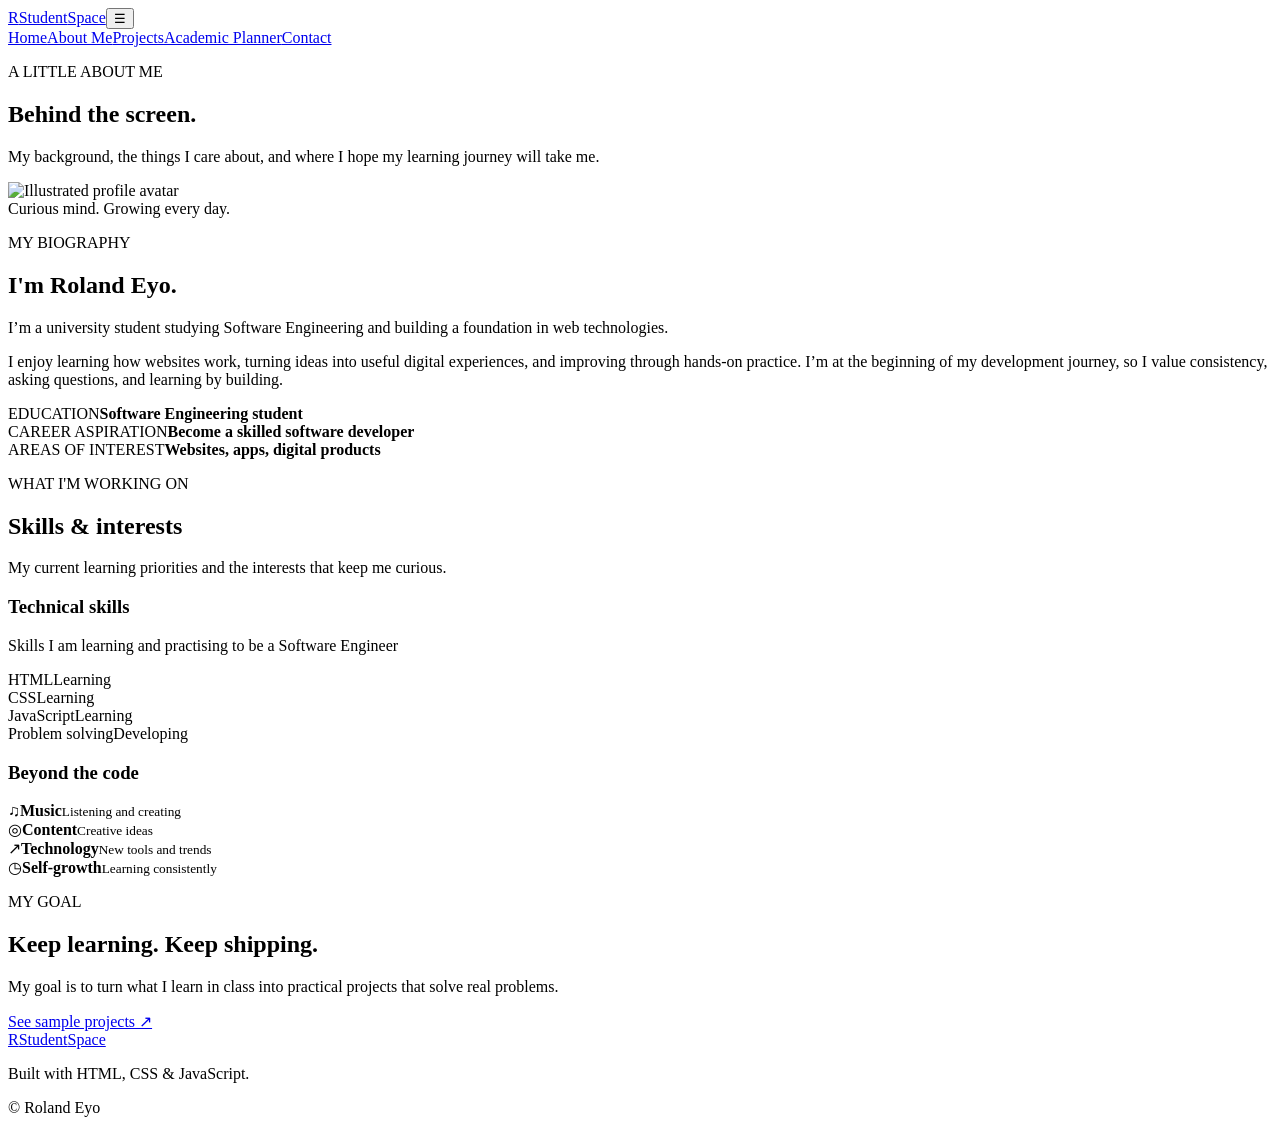
==== about.html @ 46efa090 "Add files via upload" ====
<!DOCTYPE html>
<html lang="en">
<head><meta charset="UTF-8"><meta name="viewport" content="width=device-width, initial-scale=1.0"><meta name="description" content="Learn about the student behind StudentSpace."><title>About Me | Student Portfolio</title><link rel="stylesheet" href="css/style.css"><script src="js/main.js" defer></script></head>
<body>
<header class="site-header"><a class="brand" href="index.html"><span class="brand-mark">R</span><span>Student<span class="brand-accent">Space</span></span></a><button class="menu-toggle" aria-label="Open navigation" aria-expanded="false">☰</button><nav class="main-nav" aria-label="Main navigation"><a href="index.html">Home</a><a class="active" href="about.html">About Me</a><a href="projects.html">Projects</a><a href="planner.html">Academic Planner</a><a class="nav-contact" href="contact.html">Contact</a></nav></header>
<main>
<section class="page-hero container"><p class="eyebrow">A LITTLE ABOUT ME</p><h1>Behind the <span class="gradient-text">screen.</span></h1><p>My background, the things I care about, and where I hope my learning journey will take me.</p></section>
<section class="container about-layout section-pad">
  <div class="about-portrait"><img src="images/profile.svg" alt="Illustrated profile avatar"><div class="portrait-caption"><span class="status-dot"></span> Curious mind. Growing every day.</div></div>
  <div class="about-content"><p class="eyebrow">MY BIOGRAPHY</p><h2>I'm Roland Eyo.</h2><p class="lead">I’m a university student studying Software Engineering and building a foundation in web technologies.</p><p>I enjoy learning how websites work, turning ideas into useful digital experiences, and improving through hands-on practice. I’m at the beginning of my development journey, so I value consistency, asking questions, and learning by building.</p>
    <div class="detail-list"><div><span>EDUCATION</span><strong>Software Engineering student</strong></div><div><span>CAREER ASPIRATION</span><strong>Become a skilled software developer</strong></div><div><span>AREAS OF INTEREST</span><strong>Websites, apps, digital products</strong></div></div>
  </div>
</section>
<section class="soft-section"><div class="container section-pad"><div class="section-heading"><div><p class="eyebrow">WHAT I'M WORKING ON</p><h2>Skills & interests</h2></div><p>My current learning priorities and the interests that keep me curious.</p></div>
<div class="skills-layout"><div class="skill-panel"><h3>Technical skills</h3><p class="muted">Skills I am learning and practising to be a Software Engineer</p><div class="skill-row"><div><span>HTML</span><span>Learning</span></div><div class="skill-track"><span style="width:65%"></span></div></div><div class="skill-row"><div><span>CSS</span><span>Learning</span></div><div class="skill-track"><span style="width:50%"></span></div></div><div class="skill-row"><div><span>JavaScript</span><span>Learning</span></div><div class="skill-track"><span style="width:30%"></span></div></div><div class="skill-row"><div><span>Problem solving</span><span>Developing</span></div><div class="skill-track"><span style="width:45%"></span></div></div></div>
<div class="interest-panel"><h3>Beyond the code</h3><div class="interest-grid"><div><span>♫</span><strong>Music</strong><small>Listening and creating</small></div><div><span>◎</span><strong>Content</strong><small>Creative ideas</small></div><div><span>↗</span><strong>Technology</strong><small>New tools and trends</small></div><div><span>◷</span><strong>Self-growth</strong><small>Learning consistently</small></div></div></div></div>
</div></section>
<section class="container section-pad"><div class="callout"><div><p class="eyebrow">MY GOAL</p><h2>Keep learning. Keep shipping.</h2><p>My goal is to turn what I learn in class into practical projects that solve real problems.</p></div><a class="button button-primary" href="projects.html">See sample projects ↗</a></div></section>
</main><footer class="site-footer"><div class="container footer-inner"><a class="brand" href="index.html"><span class="brand-mark">R</span><span>Student<span class="brand-accent">Space</span></span></a><p>Built with HTML, CSS & JavaScript.</p><span>© <span data-year></span> Roland Eyo</span></div></footer>
</body></html>
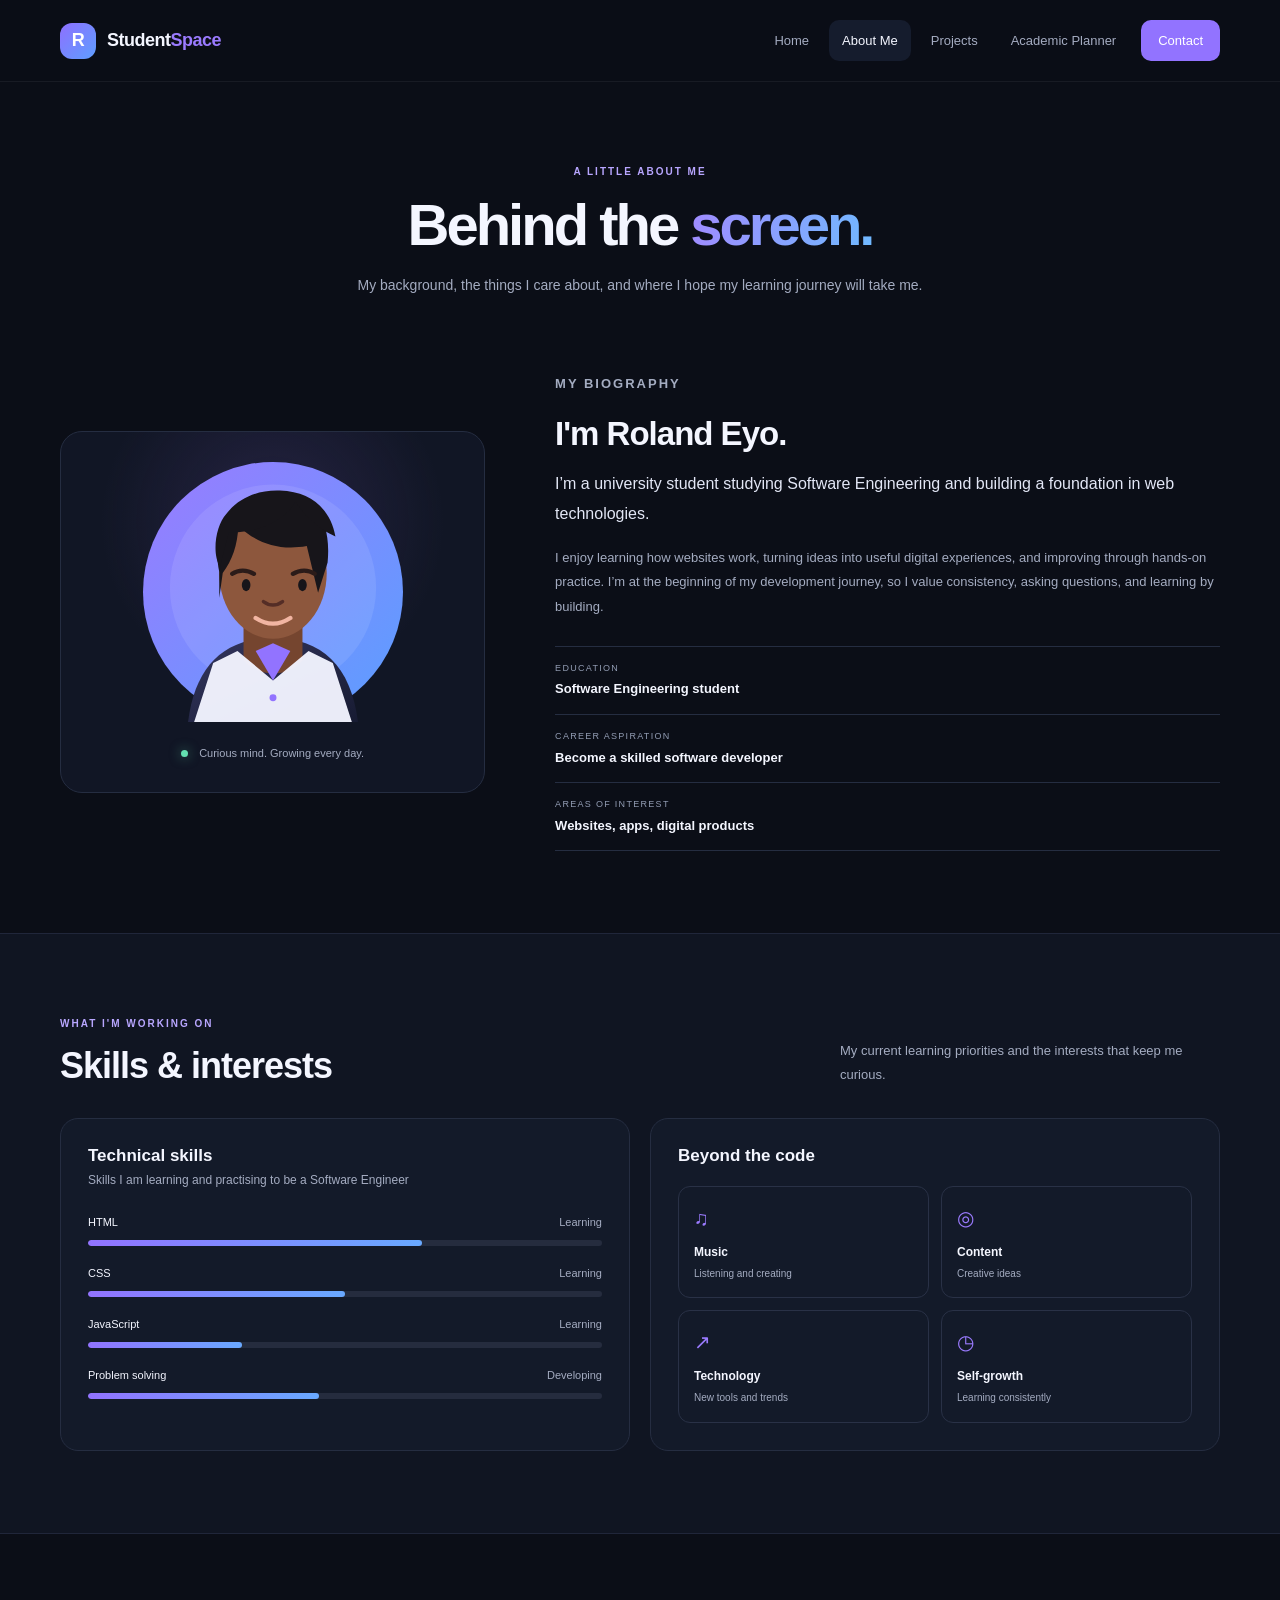
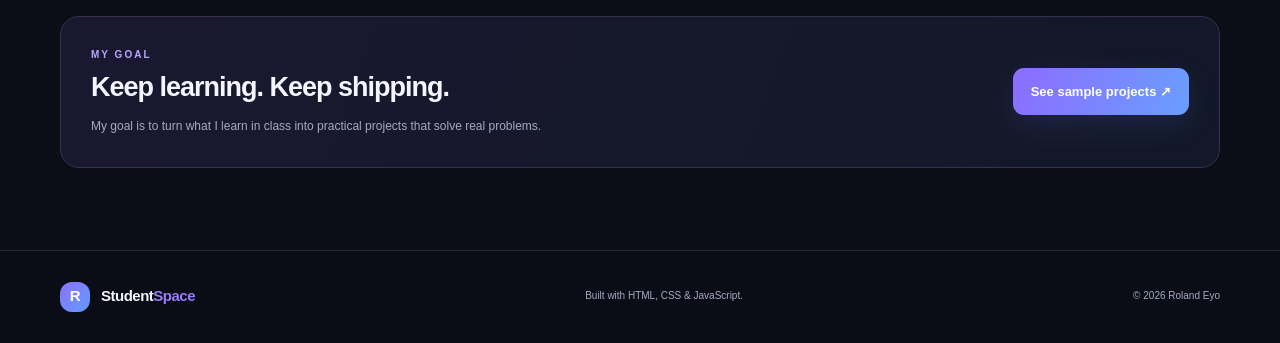
==== commit 10ee4d80: "Update about.html" ====
--- a/about.html
+++ b/about.html
@@ -1,12 +1,12 @@
 <!DOCTYPE html>
 <html lang="en">
-<head><meta charset="UTF-8"><meta name="viewport" content="width=device-width, initial-scale=1.0"><meta name="description" content="Learn about the student behind StudentSpace."><title>About Me | Student Portfolio</title><link rel="stylesheet" href="css/style.css"><script src="js/main.js" defer></script></head>
+<head><meta charset="UTF-8"><meta name="viewport" content="width=device-width, initial-scale=1.0"><meta name="description" content="Learn about the student behind StudentSpace."><title>About Me | Student Portfolio</title><link rel="stylesheet" href="style.css"><script src="main.js" defer></script></head>
 <body>
 <header class="site-header"><a class="brand" href="index.html"><span class="brand-mark">R</span><span>Student<span class="brand-accent">Space</span></span></a><button class="menu-toggle" aria-label="Open navigation" aria-expanded="false">☰</button><nav class="main-nav" aria-label="Main navigation"><a href="index.html">Home</a><a class="active" href="about.html">About Me</a><a href="projects.html">Projects</a><a href="planner.html">Academic Planner</a><a class="nav-contact" href="contact.html">Contact</a></nav></header>
 <main>
 <section class="page-hero container"><p class="eyebrow">A LITTLE ABOUT ME</p><h1>Behind the <span class="gradient-text">screen.</span></h1><p>My background, the things I care about, and where I hope my learning journey will take me.</p></section>
 <section class="container about-layout section-pad">
-  <div class="about-portrait"><img src="images/profile.svg" alt="Illustrated profile avatar"><div class="portrait-caption"><span class="status-dot"></span> Curious mind. Growing every day.</div></div>
+  <div class="about-portrait"><img src="profile.svg" alt="Illustrated profile avatar"><div class="portrait-caption"><span class="status-dot"></span> Curious mind. Growing every day.</div></div>
   <div class="about-content"><p class="eyebrow">MY BIOGRAPHY</p><h2>I'm Roland Eyo.</h2><p class="lead">I’m a university student studying Software Engineering and building a foundation in web technologies.</p><p>I enjoy learning how websites work, turning ideas into useful digital experiences, and improving through hands-on practice. I’m at the beginning of my development journey, so I value consistency, asking questions, and learning by building.</p>
     <div class="detail-list"><div><span>EDUCATION</span><strong>Software Engineering student</strong></div><div><span>CAREER ASPIRATION</span><strong>Become a skilled software developer</strong></div><div><span>AREAS OF INTEREST</span><strong>Websites, apps, digital products</strong></div></div>
   </div>
--- a/style.css
+++ b/style.css
@@ -0,0 +1,6 @@
+@import url('https://fonts.googleapis.com/css2?family=DM+Sans:wght@400;500;600;700&family=Manrope:wght@400;500;600;700;800&display=swap');
+:root{--bg:#0b0e17;--surface:#111625;--surface2:#151c2d;--line:#252d41;--text:#f4f6ff;--muted:#a4acc1;--purple:#9b7bff;--blue:#65a8ff;--green:#63dfb0;--radius:20px;--max:1160px}
+*{box-sizing:border-box}html{scroll-behavior:smooth}body{margin:0;background:var(--bg);color:var(--text);font-family:'DM Sans',Arial,sans-serif;line-height:1.65}a{color:inherit;text-decoration:none}button,input,select,textarea{font:inherit}button,a,input,select,textarea{-webkit-tap-highlight-color:transparent}button:focus-visible,a:focus-visible,input:focus-visible,select:focus-visible,textarea:focus-visible{outline:2px solid var(--blue);outline-offset:3px}.container{width:min(var(--max),calc(100% - 48px));margin-inline:auto}.site-header{height:82px;padding:0 max(24px,calc((100% - var(--max))/2));display:flex;align-items:center;justify-content:space-between;border-bottom:1px solid rgba(255,255,255,.06);background:rgba(11,14,23,.92);position:sticky;top:0;z-index:20;backdrop-filter:blur(18px)}.brand{display:inline-flex;align-items:center;gap:11px;font-family:Manrope,sans-serif;font-weight:800;letter-spacing:-.5px;font-size:18px;white-space:nowrap}.brand-mark{display:grid;place-items:center;width:36px;height:36px;border-radius:12px;background:linear-gradient(135deg,#8e70ff,#5e9eff);color:#fff;font-size:18px}.brand-accent{color:var(--purple)}.main-nav{display:flex;align-items:center;gap:7px}.main-nav a{font-size:13px;color:var(--muted);padding:10px 13px;border-radius:10px;transition:.2s}.main-nav a:hover,.main-nav a.active{color:var(--text);background:var(--surface2)}.main-nav .nav-contact{background:#9273ff;color:white;padding-inline:17px;margin-left:5px}.menu-toggle{display:none;background:var(--surface2);color:white;border:1px solid var(--line);border-radius:10px;padding:7px 12px;font-size:20px}.hero{min-height:650px;display:grid;grid-template-columns:1.1fr .9fr;align-items:center;gap:50px;padding-top:58px;padding-bottom:80px}.eyebrow{font-size:10px;letter-spacing:2px;font-weight:700;color:#b8a6ff;margin:0 0 18px}.status-dot{display:inline-block;width:7px;height:7px;border-radius:50%;background:var(--green);margin-right:8px;box-shadow:0 0 12px #63dfb088}.hero h1,.page-hero h1{font:800 clamp(42px,5.5vw,70px)/1.12 Manrope,sans-serif;letter-spacing:-3px;margin:0 0 15px}.gradient-text{background:linear-gradient(100deg,#a18aff,#70b9ff);-webkit-background-clip:text;background-clip:text;color:transparent}.hero h2{font:600 20px Manrope,sans-serif;margin:0 0 16px;color:#d9def0}.hero-description,.page-hero>p:last-child{max-width:510px;color:var(--muted);font-size:15px;line-height:1.9}.hero-actions{display:flex;flex-wrap:wrap;gap:12px;margin-top:28px}.button{border:0;border-radius:11px;display:inline-flex;align-items:center;justify-content:center;gap:10px;padding:13px 18px;font-weight:700;font-size:13px;cursor:pointer;transition:transform .2s,filter .2s}.button:hover{transform:translateY(-2px);filter:brightness(1.08)}.button-primary{background:linear-gradient(110deg,#8c6cff,#6a9eff);color:#fff;box-shadow:0 10px 30px #6d6bff25}.button-secondary{border:1px solid var(--line);background:#111625;color:var(--text)}.hero-stats{display:flex;gap:40px;margin-top:46px}.hero-stats div{display:flex;flex-direction:column}.hero-stats strong{font:800 25px Manrope,sans-serif}.hero-stats span{font-size:11px;color:var(--muted);margin-top:3px}.hero-visual{position:relative;display:grid;place-items:center;min-height:480px}.visual-glow{position:absolute;width:340px;height:340px;background:#7658ff2a;filter:blur(80px);border-radius:50%}.profile-card{position:relative;z-index:1;width:min(100%,340px);padding:23px 25px 26px;border:1px solid #30354e;border-radius:24px;background:linear-gradient(150deg,#191e30ee,#101522f5);box-shadow:0 30px 90px #0006;transform:rotate(2deg)}.profile-top{display:flex;align-items:center;justify-content:space-between;color:#8993ad;font-size:9px;letter-spacing:1.2px;font-weight:700}.online-pill{font-size:8px;color:var(--green);letter-spacing:.6px}.profile-image{display:block;width:112px;height:112px;margin:25px auto 13px;border-radius:50%;border:3px solid #a38bff;box-shadow:0 0 35px #8b72ff30}.profile-card h3{text-align:center;font:800 23px Manrope,sans-serif;margin:0}.profile-role{text-align:center;color:var(--muted);font-size:12px;margin:4px 0 20px}.profile-divider{height:1px;background:var(--line);margin-bottom:17px}.profile-info{display:flex;justify-content:space-between;gap:10px;margin:12px 0;font-size:10px}.profile-info span{color:#8993ad;letter-spacing:.6px}.profile-info strong{font-size:10px}.skill-chips{display:flex;gap:8px;margin-top:20px}.skill-chips span,.project-tags span{font-size:10px;color:#c4b6ff;background:#8b73ff18;border:1px solid #8b73ff36;border-radius:7px;padding:5px 9px}.floating-note{position:absolute;z-index:2;display:flex;align-items:center;gap:11px;padding:12px 15px;background:#1b2233;border:1px solid #343c52;border-radius:14px;box-shadow:0 15px 40px #0004}.note-one{top:73px;right:-4px}.note-two{bottom:60px;left:-8px}.note-icon{display:grid;place-items:center;width:32px;height:32px;border-radius:10px;background:#8b73ff22;color:#b9a8ff;font-size:17px}.note-green{color:var(--green);background:#63dfb018}.floating-note strong,.floating-note small{display:block}.floating-note strong{font-size:11px}.floating-note small{font-size:9px;color:var(--muted);margin-top:2px}.intro-band{background:#101522;border-top:1px solid #20263a;border-bottom:1px solid #20263a}.intro-inner{display:grid;grid-template-columns:1fr 1fr;align-items:center;gap:50px;padding-block:50px}.intro-inner h2,.section-heading h2,.callout h2{font:800 clamp(25px,3vw,36px)/1.25 Manrope,sans-serif;letter-spacing:-1px;margin:0}.intro-inner .eyebrow,.section-heading .eyebrow{margin-bottom:10px}.intro-inner>p,.section-heading>p{font-size:13px;line-height:1.9;color:var(--muted);margin:0}.section-pad{padding-block:82px}.section-heading{display:flex;justify-content:space-between;align-items:end;gap:30px;margin-bottom:30px}.section-heading>p{max-width:380px}.feature-grid{display:grid;grid-template-columns:repeat(3,1fr);gap:18px}.feature-card{display:block;padding:26px;border:1px solid var(--line);border-radius:17px;background:linear-gradient(145deg,#141a29,#101522);transition:.25s}.feature-card:hover,.project-card:hover{transform:translateY(-5px);border-color:#514477}.feature-icon{display:grid;place-items:center;width:44px;height:44px;border-radius:13px;font-size:21px;margin-bottom:22px}.purple{color:#b9a5ff;background:#9273ff1c}.blue{color:#8bc2ff;background:#65a8ff1b}.green{color:var(--green);background:#63dfb01b}.feature-card h3{font:700 17px Manrope,sans-serif;margin:0 0 10px}.feature-card p{font-size:12px;color:var(--muted);line-height:1.8;min-height:65px;margin:0 0 22px}.card-link{font-size:11px;font-weight:700;color:#b8a6ff}.quote-section{padding:0 24px 85px}.quote-box{padding:42px;text-align:center;background:radial-gradient(ellipse at top,#282144,#111625 70%);border:1px solid #302946;border-radius:22px}.quote-mark{font:700 48px Georgia;color:var(--purple);line-height:1}.quote-box blockquote{font:700 clamp(20px,3vw,30px) Manrope,sans-serif;margin:10px auto 14px;max-width:700px}.quote-box p{font-size:9px;letter-spacing:2px;color:var(--muted);margin:0}.site-footer{border-top:1px solid #22283a;background:#0a0d15}.footer-inner{min-height:92px;display:flex;align-items:center;justify-content:space-between;gap:20px}.footer-inner .brand{font-size:15px}.footer-inner .brand-mark{width:30px;height:30px;font-size:15px}.footer-inner p,.footer-inner>span{font-size:10px;color:var(--muted);margin:0}.page-hero{text-align:center;padding-top:82px;padding-bottom:28px}.page-hero .eyebrow{margin-bottom:12px}.page-hero h1{font-size:clamp(39px,5vw,58px);margin-bottom:15px}.page-hero>p:last-child{margin:0 auto;max-width:620px;font-size:14px}.about-layout{display:grid;grid-template-columns:.78fr 1.22fr;gap:70px;align-items:center;padding-top:45px}.about-portrait{padding:30px;border:1px solid var(--line);border-radius:22px;background:radial-gradient(circle at 50% 25%,#4d3c7d55,transparent 50%),#111625;text-align:center}.about-portrait img{width:min(100%,260px);display:block;margin:auto}.portrait-caption{font-size:11px;color:var(--muted);padding-top:22px}.about-content h2,.contact-copy h2{font:800 33px Manrope,sans-serif;letter-spacing:-1px;margin:0 0 16px}.about-content p{font-size:13px;color:var(--muted);line-height:1.9}.about-content .lead{font-size:16px;color:#e3e7f6}.detail-list{margin-top:26px;border-top:1px solid var(--line)}.detail-list div{padding:14px 0;border-bottom:1px solid var(--line);display:flex;flex-direction:column;gap:3px}.detail-list span{font-size:9px;letter-spacing:1.3px;color:#929cb3}.detail-list strong{font-size:13px}.soft-section{background:#101522;border-block:1px solid #20263a}.skills-layout{display:grid;grid-template-columns:1fr 1fr;gap:20px}.skill-panel,.interest-panel{padding:27px;border:1px solid var(--line);border-radius:18px;background:#131a29}.skill-panel h3,.interest-panel h3{font:700 17px Manrope,sans-serif;margin:0}.muted{color:var(--muted)}.skill-panel>.muted{font-size:12px;margin:5px 0 22px}.skill-row{margin:18px 0}.skill-row>div:first-child,.summary-progress>div:first-child{display:flex;justify-content:space-between;font-size:11px;margin-bottom:9px}.skill-row>div:first-child span:last-child{color:var(--muted)}.skill-track{height:6px;background:#252c3e;border-radius:9px;overflow:hidden}.skill-track>span{display:block;height:100%;border-radius:9px;background:linear-gradient(90deg,#9273ff,#69a9ff)}.interest-grid{display:grid;grid-template-columns:1fr 1fr;gap:12px;margin-top:20px}.interest-grid>div{padding:15px;border:1px solid #293146;border-radius:12px;display:grid;gap:3px}.interest-grid>div>span{font-size:20px;color:var(--purple);margin-bottom:5px}.interest-grid strong{font-size:12px}.interest-grid small{font-size:10px;color:var(--muted)}.callout{padding:30px;border:1px solid #37304f;border-radius:19px;background:linear-gradient(110deg,#1a1830,#121827);display:flex;align-items:center;justify-content:space-between;gap:30px}.callout .eyebrow{margin-bottom:8px}.callout h2{font-size:27px}.callout p:last-child{font-size:12px;color:var(--muted);margin-bottom:0}.project-grid{display:grid;grid-template-columns:repeat(3,1fr);gap:20px}.project-card{border:1px solid var(--line);border-radius:18px;overflow:hidden;background:#111625;transition:.25s}.project-art{height:210px;position:relative;display:grid;place-items:center;overflow:hidden}.art-one{background:radial-gradient(circle at 50% 40%,#56418c,#1d2038 70%)}.art-two{background:radial-gradient(circle at 50% 40%,#214f5c,#142534 70%)}.art-three{background:radial-gradient(circle at 50% 40%,#584174,#252039 70%)}.mock-browser{width:65%;height:130px;background:#171d2b;border:1px solid #5a537d;border-radius:9px;padding:12px;transform:rotate(-4deg);box-shadow:0 15px 35px #0004}.mock-dots{font-size:7px;color:#b5a5ff;letter-spacing:2px;margin-bottom:12px}.mock-line{height:5px;width:50%;background:#68708b;border-radius:4px;margin:8px 0}.mock-line.long{width:75%;height:9px;background:#b3a2ff}.mock-blocks{display:flex;gap:7px;margin-top:14px}.mock-blocks span{height:35px;flex:1;border-radius:4px;background:#6b61a4}.mock-blocks span:nth-child(2){background:#526e9c}.mock-blocks span:nth-child(3){background:#437d7d}.project-number{position:absolute;right:17px;bottom:10px;font:800 28px Manrope,sans-serif;color:#ffffff3c}.planner-preview{width:76%;padding:14px;background:#111d28;border:1px solid #44707a;border-radius:9px;transform:rotate(3deg);box-shadow:0 15px 35px #0004}.planner-preview>span,.contact-preview>span{font-size:8px;letter-spacing:1px;color:#9de9d4;display:block;margin-bottom:12px}.planner-preview div{font-size:8px;color:#d5e5ec;border-top:1px solid #29404c;padding:9px 0}.contact-preview{width:64%;padding:17px;background:#201b2c;border:1px solid #6b557f;border-radius:9px;transform:rotate(-3deg)}.contact-preview>span{color:#d5b8ff}.fake-input{height:17px;border:1px solid #655576;border-radius:4px;margin:9px 0}.fake-button{width:45%;height:17px;border-radius:4px;background:#9872dc;margin-top:13px}.project-body{padding:22px}.project-tags{display:flex;gap:7px}.project-tags span{font-size:9px;padding:4px 7px}.project-body h2{font:700 17px Manrope,sans-serif;margin:15px 0 8px}.project-body p{font-size:12px;color:var(--muted);line-height:1.8;min-height:88px}.project-meta{display:flex;align-items:center;justify-content:space-between;padding-top:14px;border-top:1px solid var(--line);font-size:10px;color:#c0b3ff}.project-meta a{font-size:17px}.notice{padding:16px 18px;border:1px solid #3b3652;background:#171528;border-radius:12px;font-size:11px;color:#c5c8d8;margin-top:25px}.notice strong{color:#e7dcff}.section-heading .button{flex-shrink:0}.planner-layout{display:grid;grid-template-columns:.7fr 1.3fr;gap:22px;align-items:start;padding-top:35px}.planner-summary,.planner-main{border:1px solid var(--line);border-radius:19px;background:#111625;padding:27px}.planner-summary h2,.planner-title h2{font:800 23px Manrope,sans-serif;letter-spacing:-.5px;margin:0 0 10px}.planner-summary>p.muted{font-size:12px;line-height:1.8}.summary-number{display:flex;flex-direction:column;margin:32px 0 25px}.summary-number strong{font:800 45px Manrope,sans-serif}.summary-number span{font-size:12px;color:var(--muted)}.summary-progress>div:first-child{color:var(--muted)}.small-note{font-size:10px;color:#818ba4;margin-top:25px}.planner-title{display:flex;justify-content:space-between;align-items:center;gap:15px}.planner-title .eyebrow{margin-bottom:5px}.planner-title h2{font-size:20px}.date-chip{font-size:10px;color:#c7baff;background:#8b73ff18;border:1px solid #8b73ff35;padding:7px 10px;border-radius:9px;white-space:nowrap}.task-form{display:grid;grid-template-columns:1fr auto auto;gap:9px;margin-top:22px}.task-form input,.task-form select,.form-field input,.form-field textarea{width:100%;border:1px solid #30384d;background:#0c111d;border-radius:10px;color:var(--text);padding:12px 13px;font-size:12px}.task-form input::placeholder,.form-field input::placeholder,.form-field textarea::placeholder{color:#727d96}.task-form select{max-width:125px}.task-form .button{padding:10px 13px;font-size:11px}.form-message{grid-column:1/-1;font-size:11px;margin:0;color:var(--green);min-height:0}.task-filters{display:flex;gap:7px;margin:22px 0 13px}.filter-button{padding:7px 12px;border-radius:8px;border:1px solid transparent;background:transparent;color:var(--muted);font-size:11px;cursor:pointer}.filter-button.active{background:#8b73ff1a;color:#c6b8ff;border-color:#8b73ff3b}.task-list{list-style:none;margin:0;padding:0}.task-item{display:flex;align-items:center;gap:12px;padding:14px 0;border-bottom:1px solid #252c3e}.task-check{appearance:none;width:18px;height:18px;flex-shrink:0;border:1px solid #505b74;border-radius:6px;cursor:pointer;display:grid;place-items:center}.task-check:checked{background:#8d72ff;border-color:#8d72ff}.task-check:checked:after{content:'✓';font-size:12px;color:white}.task-description{font-size:12px;flex:1;overflow-wrap:anywhere}.task-item.completed .task-description{text-decoration:line-through;color:#77819a}.priority-badge{font-size:8px;padding:4px 6px;border-radius:5px;color:#a7b5cc;background:#242d40}.priority-badge.high{color:#ffb9b9;background:#6b2e382e}.delete-task{border:0;background:transparent;color:#929cb3;cursor:pointer;font-size:17px;padding:4px 6px}.delete-task:hover{color:#ff8d9b}.empty-state{text-align:center;padding:35px 10px;color:var(--muted)}.empty-state>span{display:inline-grid;place-items:center;width:42px;height:42px;border-radius:13px;background:#8b73ff1c;color:#b8a6ff;font-size:21px}.empty-state h3{font:700 14px Manrope,sans-serif;color:#e3e6f2;margin:13px 0 5px}.empty-state p{font-size:11px;margin:0}.task-footer{display:flex;justify-content:space-between;align-items:center;padding-top:16px;color:var(--muted);font-size:10px}.text-button{border:0;background:transparent;color:#b7a5ff;font-size:10px;cursor:pointer}.contact-layout{display:grid;grid-template-columns:.85fr 1.15fr;gap:65px;align-items:start;padding-top:40px}.contact-copy h2{font-size:30px;line-height:1.3}.contact-copy>p.muted{font-size:12px;line-height:1.9}.contact-detail{display:flex;gap:13px;align-items:flex-start;margin-top:25px}.contact-icon{width:38px;height:38px;display:grid;place-items:center;border-radius:11px;background:#8b73ff1a;color:#bcaaff;font-size:17px;flex-shrink:0}.contact-detail small{display:block;color:#8e99b2;font-size:9px;letter-spacing:1px}.contact-detail strong{display:block;font-size:12px;margin-top:3px}.contact-detail p{font-size:10px;color:var(--muted);margin:4px 0 0}.contact-tip{padding:17px;border:1px solid #34304b;border-radius:12px;background:#171528;margin-top:30px}.contact-tip strong{font-size:11px;color:#d2c6ff}.contact-tip p{font-size:10px;color:var(--muted);margin:6px 0 0}.contact-form{padding:28px;border:1px solid var(--line);border-radius:19px;background:#111625}.contact-form h2{font:800 22px Manrope,sans-serif;margin:0 0 4px}.contact-form>.muted{font-size:11px;margin:0 0 22px}.field-row{display:grid;grid-template-columns:1fr 1fr;gap:14px}.form-field{margin-bottom:17px}.form-field label{display:block;font-size:11px;font-weight:700;margin-bottom:7px}.form-field input,.form-field textarea{font-size:12px}.form-field textarea{resize:vertical;min-height:125px}.form-field input.invalid,.form-field textarea.invalid{border-color:#ff7d91}.field-error{display:block;min-height:0;color:#ff9ba9;font-size:10px;margin-top:5px}.button-full{width:100%}.contact-feedback-success{color:var(--green)}.contact-feedback-error{color:#ff9ba9}.sr-only{position:absolute;width:1px;height:1px;padding:0;margin:-1px;overflow:hidden;clip:rect(0,0,0,0);white-space:nowrap;border:0}
+@media(max-width:900px){.hero{gap:20px;grid-template-columns:1fr 1fr}.hero h1{font-size:51px}.hero-stats{gap:23px}.main-nav{gap:0}.main-nav a{padding:9px}.about-layout{gap:35px}.project-grid{gap:13px}.project-body{padding:17px}.contact-layout{gap:30px}.planner-layout{grid-template-columns:.6fr 1.4fr}}
+@media(max-width:700px){.container{width:min(100% - 34px,var(--max))}.site-header{height:70px;padding-inline:17px}.menu-toggle{display:block}.main-nav{display:none;position:absolute;top:69px;left:0;right:0;padding:14px 17px 18px;background:#101522;border-bottom:1px solid var(--line);flex-direction:column;align-items:stretch}.main-nav.open{display:flex}.main-nav a{padding:12px}.main-nav .nav-contact{margin:4px 0 0;text-align:center}.hero{grid-template-columns:1fr;padding-top:62px;padding-bottom:55px;gap:10px}.hero h1{font-size:clamp(43px,11vw,61px);letter-spacing:-2.5px}.hero h2{font-size:17px}.hero-description{font-size:13px}.hero-visual{min-height:420px;margin-top:10px}.profile-card{max-width:315px}.note-one{right:0;top:48px}.note-two{left:0;bottom:40px}.hero-stats{gap:28px;margin-top:35px}.hero-stats strong{font-size:22px}.intro-inner{grid-template-columns:1fr;gap:17px;padding-block:38px}.section-pad{padding-block:58px}.section-heading{display:block}.section-heading>p{margin-top:12px}.feature-grid,.project-grid{grid-template-columns:1fr}.feature-card p{min-height:0}.feature-card{padding:22px}.quote-section{padding:0 17px 58px}.quote-box{padding:30px 18px}.footer-inner{padding-block:22px;flex-wrap:wrap;justify-content:center;text-align:center;gap:10px 18px}.footer-inner .brand{width:100%;justify-content:center}.page-hero{padding-top:60px;padding-bottom:18px}.page-hero h1{letter-spacing:-2px}.about-layout{grid-template-columns:1fr;gap:30px;padding-top:35px}.about-portrait{max-width:400px;margin:auto;width:100%}.about-portrait img{max-width:220px}.skills-layout{grid-template-columns:1fr}.callout{align-items:flex-start;flex-direction:column;padding:24px}.callout h2{font-size:24px}.project-art{height:220px}.project-body p{min-height:0}.planner-layout{grid-template-columns:1fr;padding-top:30px}.planner-summary{padding:22px}.summary-number{margin:20px 0}.planner-main{padding:18px}.task-form{grid-template-columns:1fr auto}.task-form select{grid-column:1/-1;grid-row:2;max-width:none}.task-form .button{grid-column:2;grid-row:1}.task-form input{grid-column:1;grid-row:1}.planner-title{align-items:flex-start;flex-direction:column}.contact-layout{grid-template-columns:1fr;gap:30px;padding-top:30px}.contact-copy h2{font-size:27px}.contact-form{padding:22px}.field-row{grid-template-columns:1fr;gap:0}.interest-grid{gap:8px}}
+@media(prefers-reduced-motion:reduce){html{scroll-behavior:auto}*,*::before,*::after{transition:none!important;animation:none!important}}
